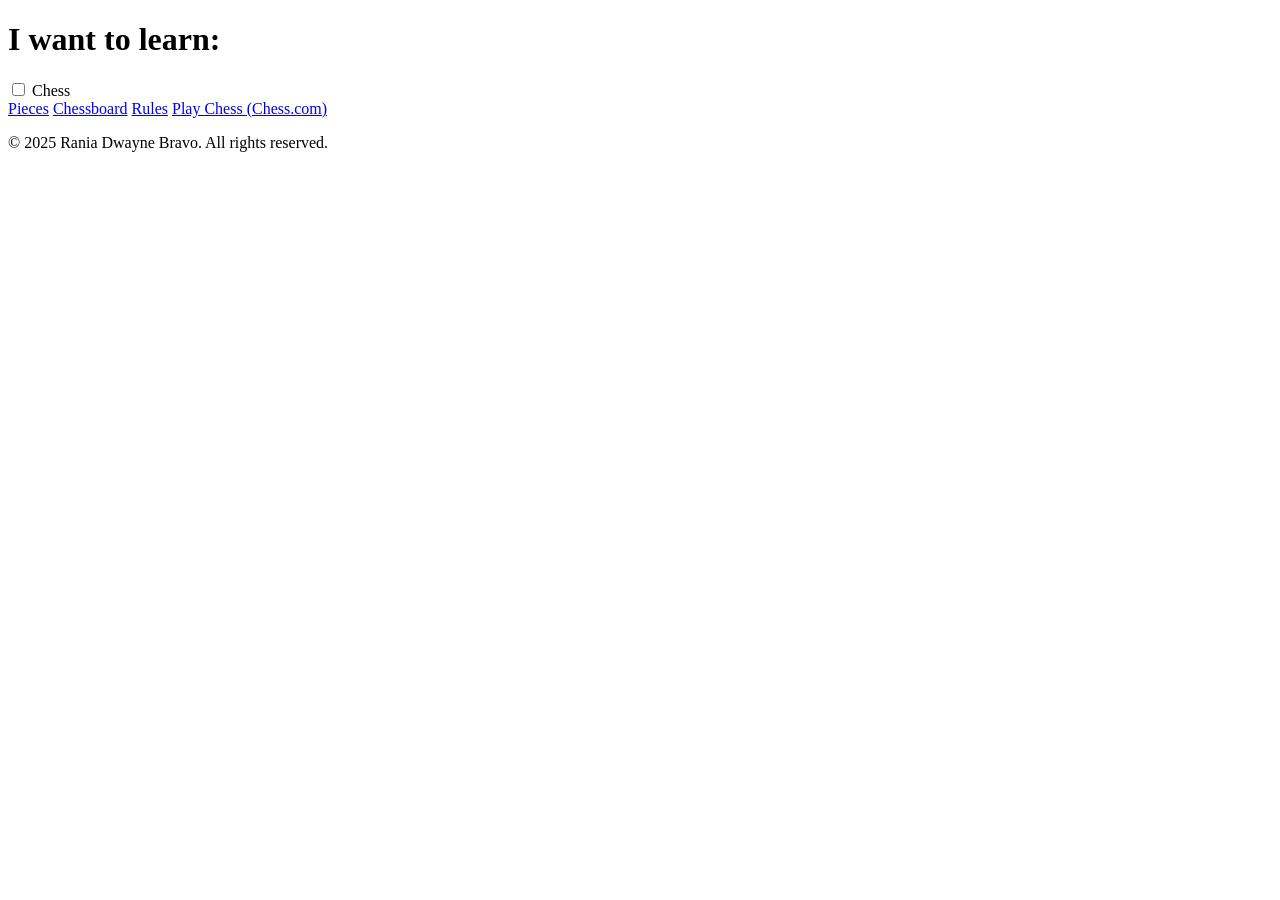
==== index.html @ 16ebcc4f "Add files via upload" ====
<!DOCTYPE html>
<html lang="en">
<head>
    <meta charset="UTF-8">
    <meta name="viewport" content="width=device-width, initial-scale=1.0">
    <title>Chess Basics</title>

    <link rel="stylesheet" href="css/style.css">
</head>
<body>
    <main class="container">
        
        <header>
            <h1>I want to learn:</h1>
        </header>

        <input type="checkbox" id="tray-toggle" class="tray-checkbox">
        <label for="tray-toggle" class="chess-button">Chess</label>

        <nav class="tray">
            <a href="pages/pieces.html" class="tray-btn">Pieces</a>
            <a href="pages/chessboard.html" class="tray-btn">Chessboard</a>
             <a href="pages/rules.html" class="tray-btn">Rules</a>
            <a href="https://www.chess.com" target="_blank" class="tray-btn">Play Chess (Chess.com)</a>
        </nav>
        <footer> 
            <p>&copy; 2025 Rania Dwayne Bravo. All rights reserved.</p>
        </footer>
    </main>
</body>

</html>
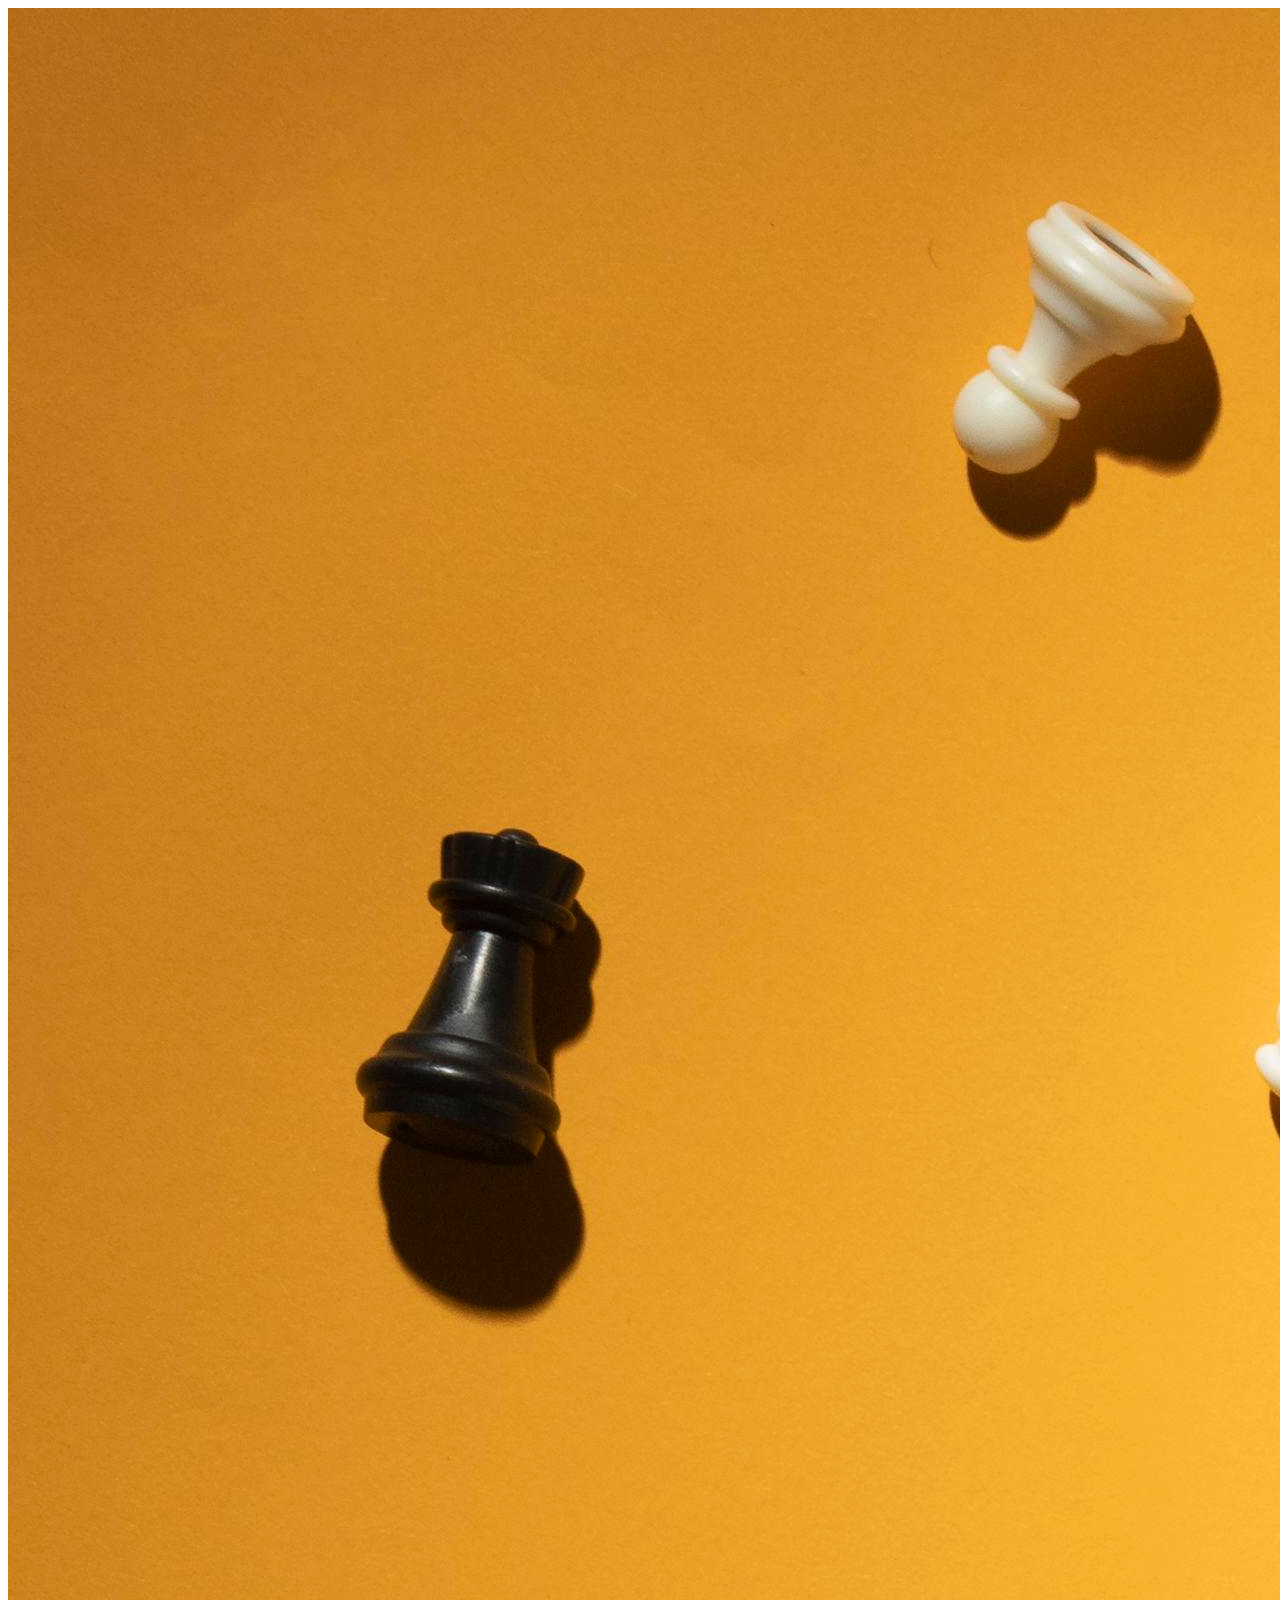
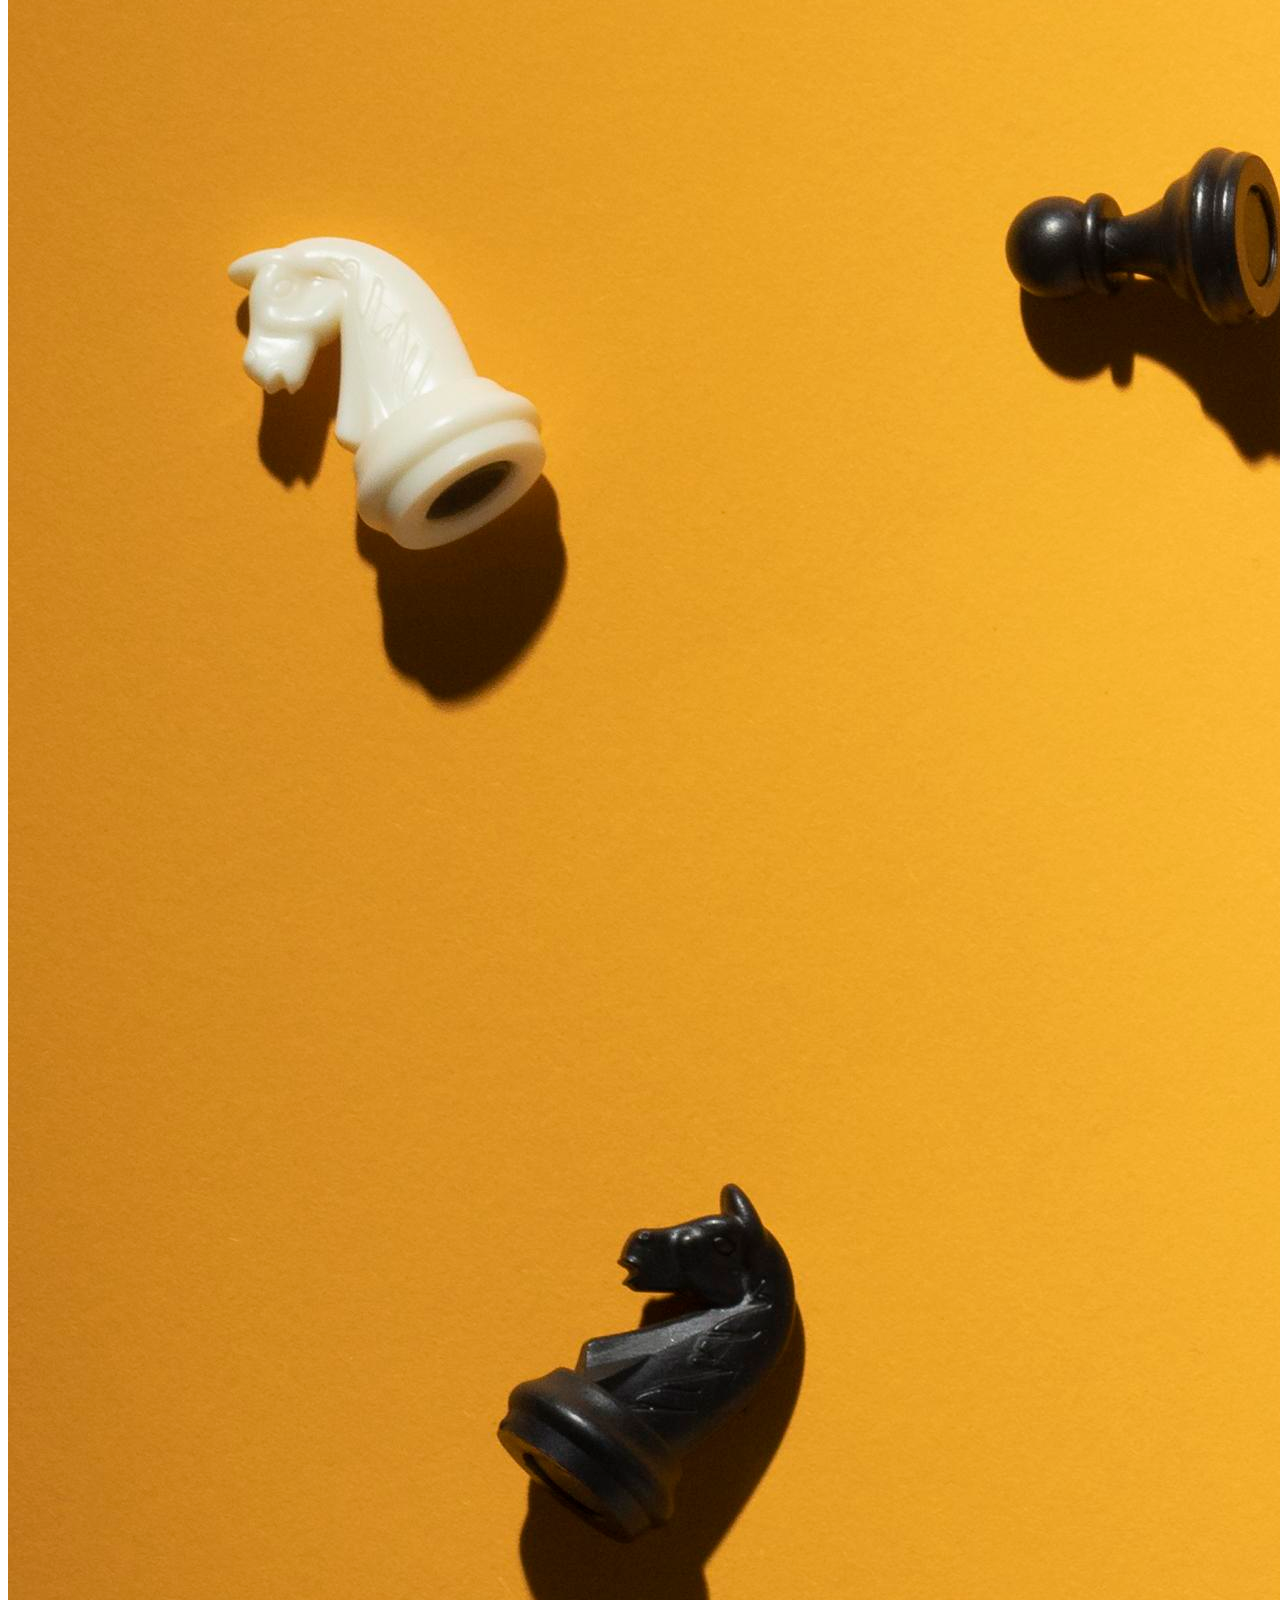
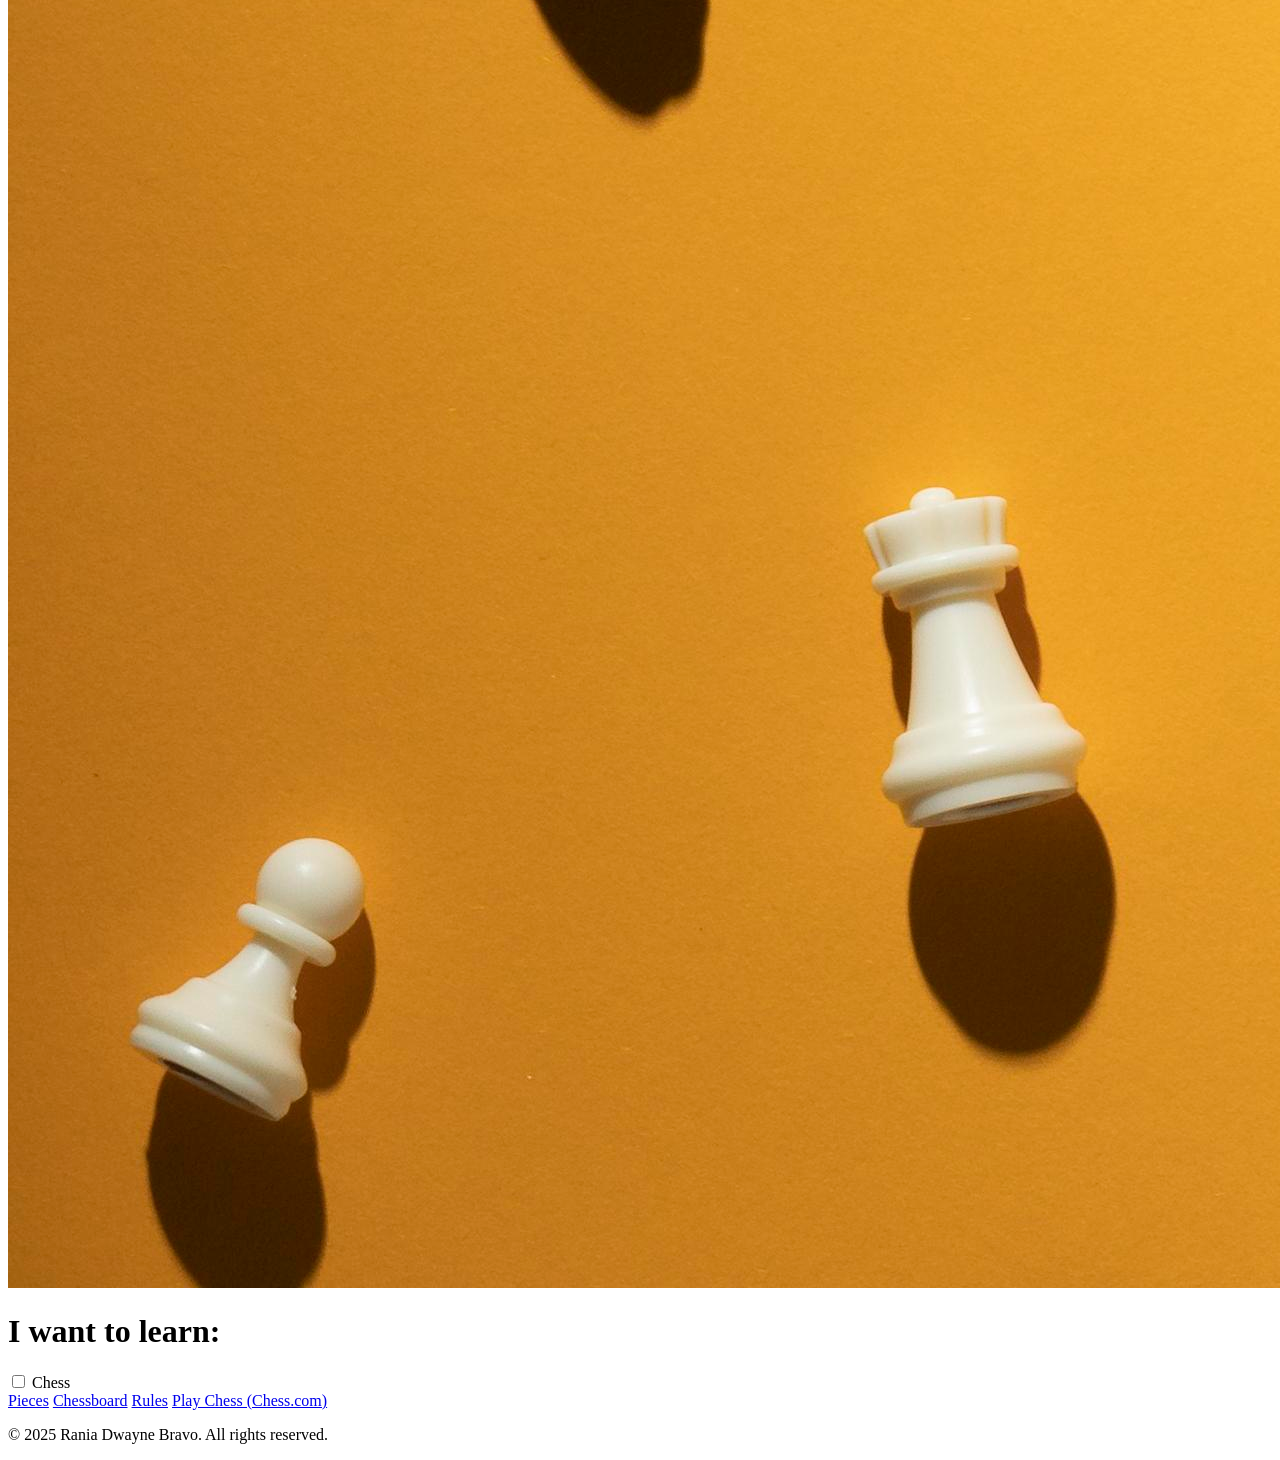
==== commit 20b78131: "update" ====
--- a/index.html
+++ b/index.html
@@ -9,7 +9,8 @@
 </head>
 <body>
     <main class="container">
-        
+        <img src="mainbg.jpg" alt="bgmain" class="piece-profile-img">
+
         <header>
             <h1>I want to learn:</h1>
         </header>
